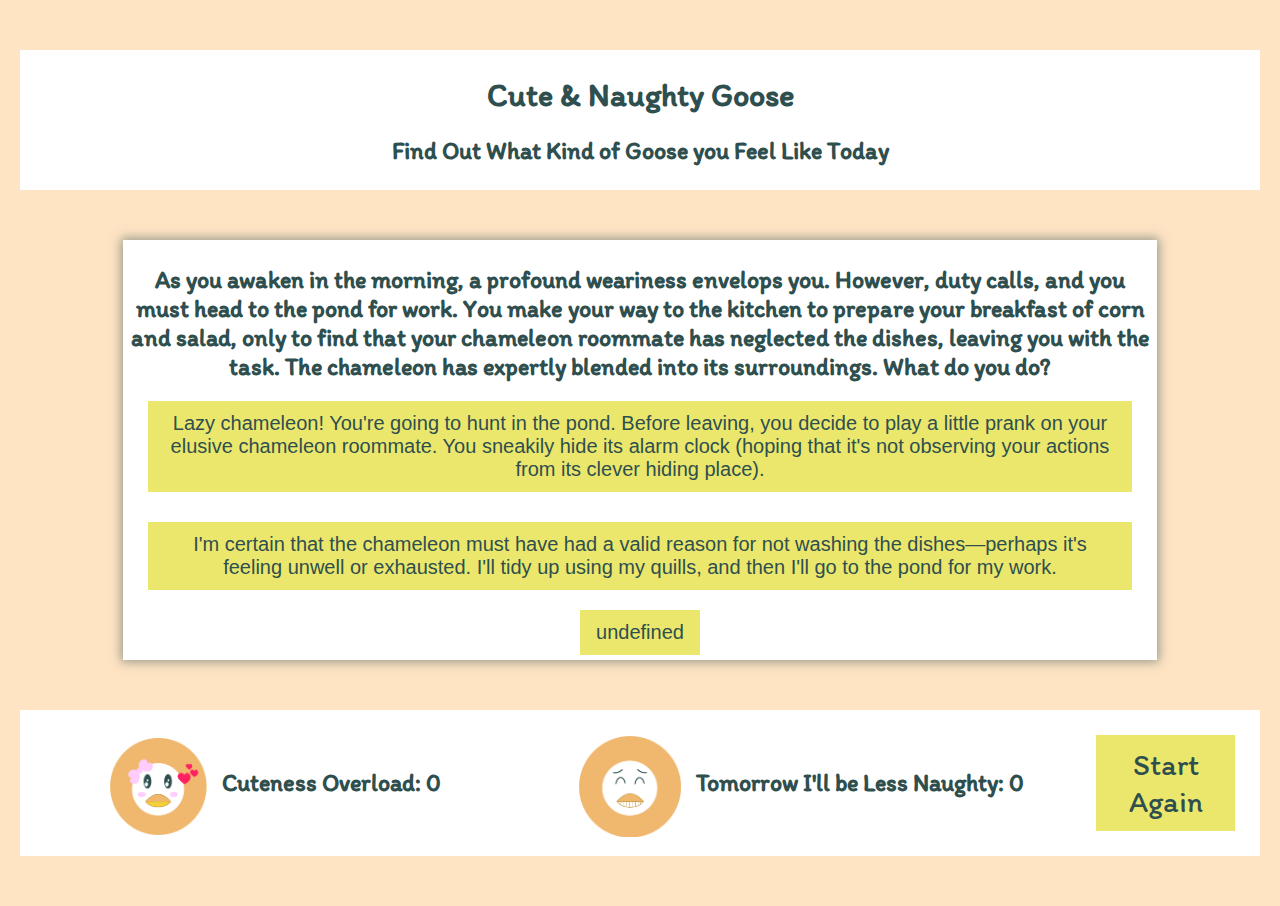
==== game.html @ 97da0f21 "Fix bug in the incrementCute and incrementNaughty functions" ====
<!DOCTYPE html>
<html lang="en">
<head>
    <meta charset="UTF-8">
    <meta name="viewport" content="width=device-width, initial-scale=1.0">
    <meta name="description" content="Goose game, your mood today, play game goose">
    <link rel="stylesheet" href="assets/css/style.css">
    <title>Cute & Naughty Goose</title>
</head>
<body>
    <!-- Game title and subtitle -->
    <header id="title-container">
        <h1>Cute & Naughty Goose</h1>
        <h2>Find Out What Kind of Goose you Feel Like Today</h2>
    </header>

    <!-- Game-quiz area -->
    <div class="game-container">
        <div id="question-answers-container">
            <h2 id="questions">Question</h2>
            <div id="answer-buttons" class="buttons-grid answer-content">
                <button class="btn" data-number="1">Answer 1</button>
                <button class="btn" data-number="2">Answer 2</button>
            </div>
        </div>
    <!-- Controls area -->
        <div class="controls">
            <button id="next-btn" class="next-btn btn">Next</button>
        </div>
    </div>

    <!-- Game score area -->
    <footer class="score-footer">
        <div id="score-area">

            <!-- Icons of cute and naughty goose and score -->
            <div id="cute-goose">
            <img id="cute-goose-img" src="assets/images/cute-goose.png" alt="Icon of a cute goose with a ribbon and hearts">
            <h2 class="scores">Cuteness Overload: <span id="cute-goose-score">0</span></h2>
            </div>
            <br>

            <div id="naughty-goose">
            <img id="naughty-goose-img" src="assets/images/naughty-goose.png" alt="Icon of a naughty goose with a guilty face">
            <h2 class="scores">Tomorrow I'll be Less Naughty: <span id="naughty-goose-score">0</span></h2>
            </div>
            <br>

            <!--Reset score-->
            <button id="reset"><a href= index.html>Start Again</a></button>

        </div>
    </footer>
    
    <script src="assets/js/script.js"></script>
</body>
</html>
---- assets/css/style.css ----
@import url('https://fonts.googleapis.com/css2?family=Itim&family=Montserrat:wght@200&display=swap');


body {
    background-color: bisque;
    font-family: 'Montserrat', sans-serif;
    padding: 0;
    margin: 0;
    display:block;
}
h1, h2 {
    color: rgb(47, 79, 79);
    font-family: 'Itim', cursive;
    text-align: center;
}
/*Intro CSS*/
#title-container {
    background-color: white;
    padding: 5px 5px 5px 5px;
    margin: 50px 20px 50px 20px;
}
#game-quiz-explanation {
    width: 80%;
    background-color: white;
    padding: 5px 5px 5px 5px;
    margin: 50px auto;
    box-shadow: 0 0 10px 2px rgba(47, 79, 79, 0.5);
    display: flex;
    flex-direction: column;
    align-items: center;
}
#start-btn {
    font-family: 'Itim', cursive;
    font-size: 30px;
    background-color: rgb(235, 231, 108); 
    color: rgb(47, 79, 79);
    border: rgb(235, 231, 108);
    border-style: solid;
    border-width: 10px;
}
#start-btn a {
    text-decoration: none;
    color: rgb(47, 79, 79);
}
#start-btn:hover {
    background-color: rgb(240, 184, 110);
    color: rgb(47, 79, 79); 
    border-color: rgb(240, 184, 110);
}
.game-container {
    width: 80%;
    background-color: white;
    padding: 5px 5px 5px 5px;
    margin: 50px auto;
    box-shadow: 0 0 10px 2px rgba(47, 79, 79, 0.5);
    display: flex;
    flex-direction: column;
    align-items: center;
}
.buttons-grid {
    display: grid;
    gap: 30px;
    margin: 20px;
}
.btn {
    background-color: rgb(235, 231, 108); 
    color: rgb(47, 79, 79);
    border: rgb(235, 231, 108);
    border-style: solid;
    border-width: 10px;
    font-size: 20px;
}
.btn:hover {
    background-color: rgb(240, 184, 110);
    color: rgb(47, 79, 79);
    border-color: rgb(240, 184, 110);
}
#controls {
    display: flex;
    align-items: center;
    justify-content: center;
}
#next-btn {
    background-color: rgb(235, 231, 108); 
    color: rgb(47, 79, 79);
    border: rgb(235, 231, 108);
    border-style: solid;
    border-width: 10px;
}
#next-btn:hover {
    background-color: rgb(240, 184, 110);
    color: rgb(47, 79, 79);
    border-color: rgb(240, 184, 110);
}
.score-footer {
    background-color: white;
    color: rgb(47, 79, 79);
    padding: 5px 5px 5px 5px;
    margin: 50px 20px 50px 20px;
}
#score-area {
    background-color: white;
    display: flex;
    flex-direction: row;
    align-items: center;
    justify-content: center;
}
#reset {
    font-family: 'Itim', cursive;
    font-size: 30px;
    background-color: rgb(235, 231, 108); 
    color: rgb(47, 79, 79);
    border: rgb(235, 231, 108);
    border-style: solid;
    border-width: 10px;
    margin: 20px;
}
#reset:hover {
    background-color: rgb(240, 184, 110);
    color: rgb(47, 79, 79);
    border-color: rgb(240, 184, 110);
}
#reset a {
    text-decoration: none;
    color: rgb(47, 79, 79);
}
#cute-goose-img {
    width: 20%;
    margin: 15px;
    margin-bottom: 8px;
}

#naughty-goose-img {
    width: 18%;
    margin: 15px;
    margin-bottom: 8px;
}
#cute-goose {
    display: flex;
    align-items: center;
    justify-content: center;
}
#naughty-goose {
    display: flex;
    align-items: center;
    justify-content: center;
}
/* Profile page */
#score-area-profile {
    background-color: white;
    display: flex;
    flex-direction: row;
    align-items: center;
    justify-content: center;
    padding: 5px 5px 5px 5px;
    margin: 50px 20px 50px 20px;
}
#profile-section {
    width: 80%;
    background-color: white;
    padding: 5px 5px 5px 5px;
    margin: 50px auto;
    box-shadow: 0 0 10px 2px rgba(47, 79, 79, 0.5);
    display: flex;
    flex-direction: column;
    align-items: center;
    justify-content: center;
}
p {
    margin-left: 30px;
    margin-right: 30px;
}
#cute-goose-profile, #naughty-goose-profile {
    display: flex;
    flex-direction: column;
    align-items: center;
    justify-content: center;
}
#cute-goose-profile-img, #naughty-goose-profile-img {
    width: 50%;
    height: auto;
}
#startagain-btn {
    font-family: 'Itim', cursive;
    font-size: 30px;
    background-color: rgb(235, 231, 108); 
    color: rgb(47, 79, 79);
    border: rgb(235, 231, 108);
    border-style: solid;
    border-width: 10px;
}
#startagain-btn a {
    text-decoration: none;
    color: rgb(47, 79, 79);
}
#startagain-btn:hover {
    background-color: rgb(240, 184, 110);
    color: rgb(47, 79, 79); 
    border-color: rgb(240, 184, 110);
}
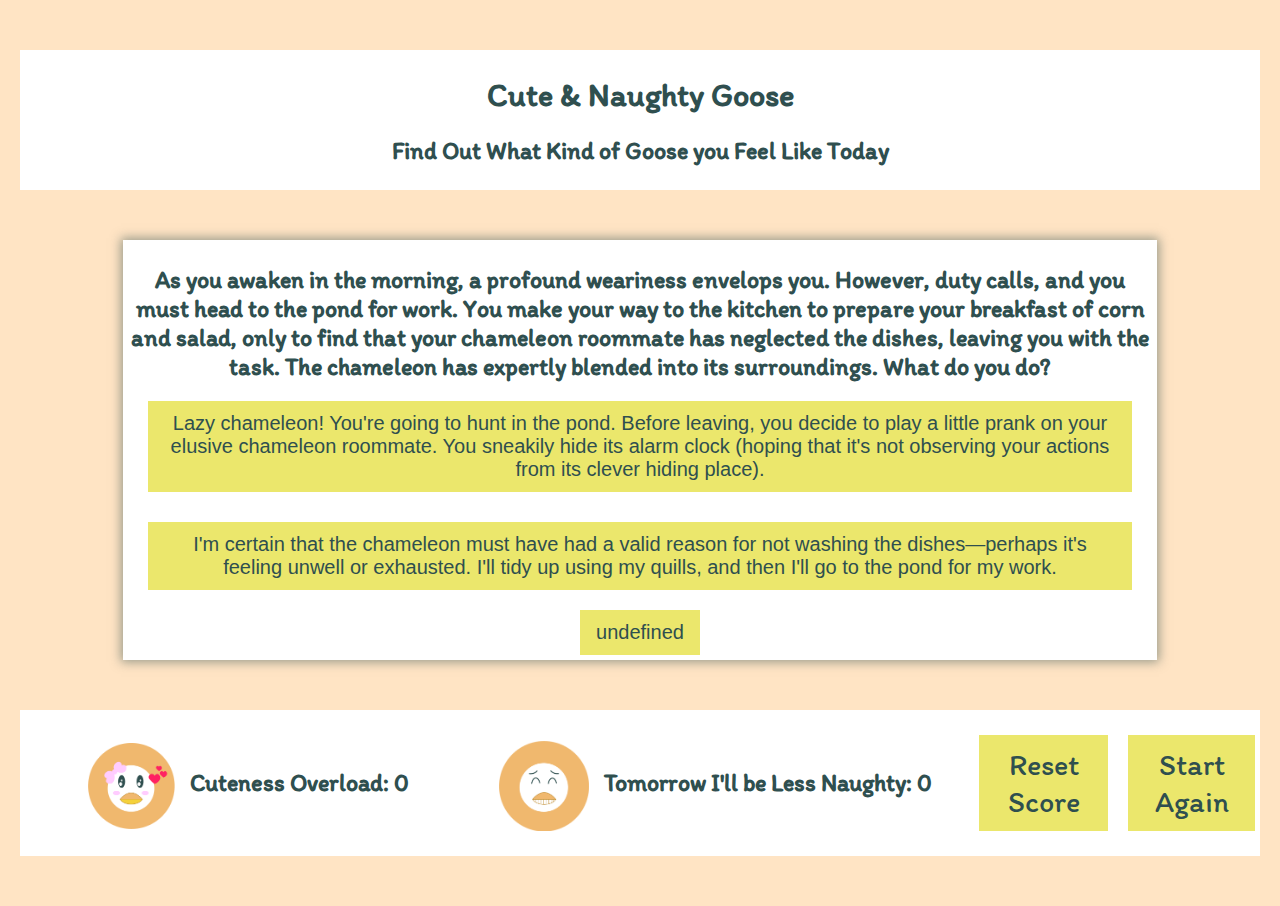
==== commit 29cf6d31: "Add resetScore function" ====
--- a/game.html
+++ b/game.html
@@ -46,8 +46,9 @@
             </div>
             <br>
 
-            <!--Reset score-->
-            <button id="reset"><a href= index.html>Start Again</a></button>
+            <!--Reset score and go to home-->
+            <button id="reset">Reset Score</button>
+            <button id="goHome"><a href= index.html>Start Again</a></button>
 
         </div>
     </footer>
--- a/assets/css/style.css
+++ b/assets/css/style.css
@@ -180,7 +180,7 @@
     width: 50%;
     height: auto;
 }
-#startagain-btn {
+#startagain-btn, #goHome {
     font-family: 'Itim', cursive;
     font-size: 30px;
     background-color: rgb(235, 231, 108); 
@@ -189,11 +189,11 @@
     border-style: solid;
     border-width: 10px;
 }
-#startagain-btn a {
+#startagain-btn a, #goHome a{
     text-decoration: none;
     color: rgb(47, 79, 79);
 }
-#startagain-btn:hover {
+#startagain-btn:hover, #goHome:hover {
     background-color: rgb(240, 184, 110);
     color: rgb(47, 79, 79); 
     border-color: rgb(240, 184, 110);
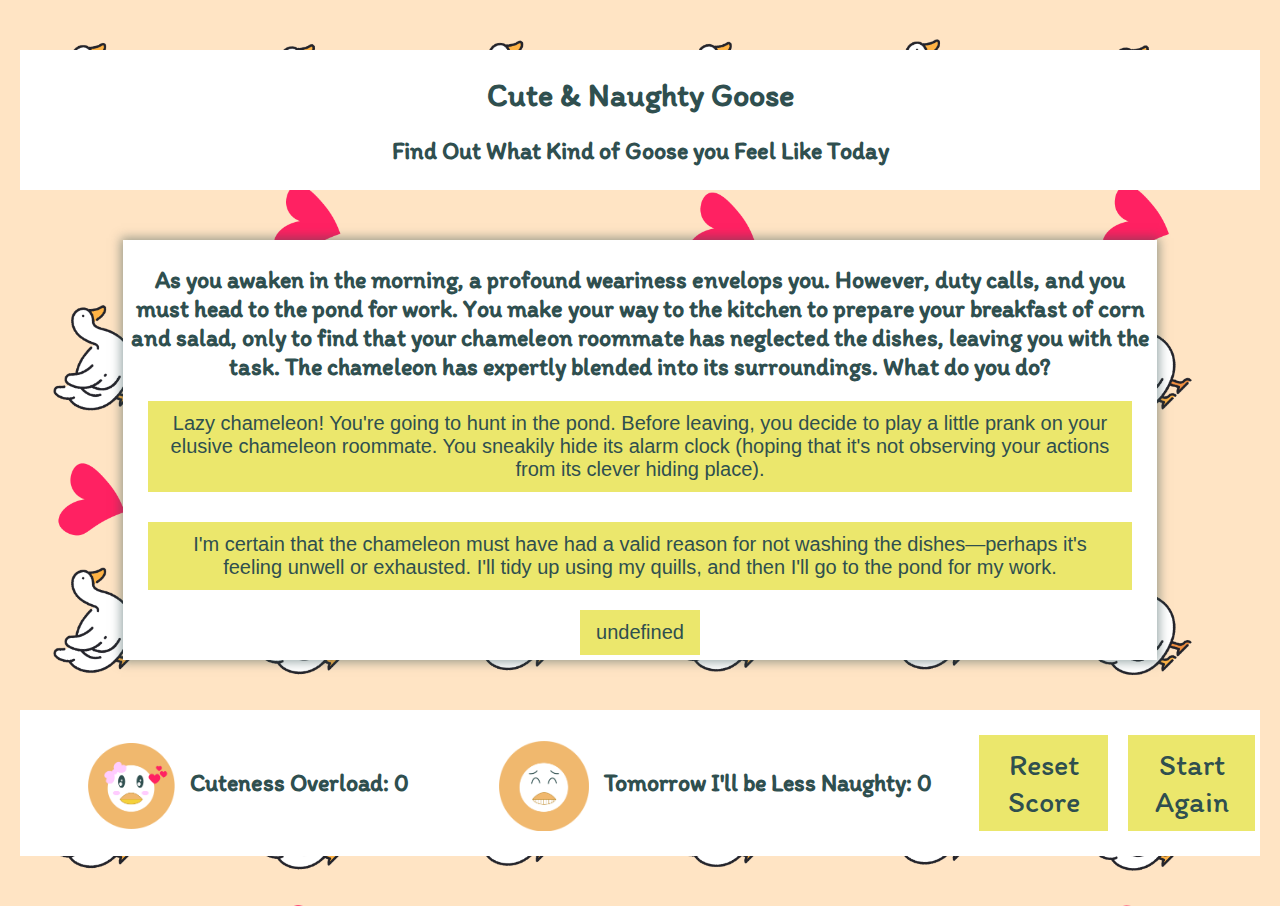
==== commit 33ed666e: "Fix bug of the displayGooseName function by adding a variable and appendChild to a new html element" ====
--- a/game.html
+++ b/game.html
@@ -54,5 +54,6 @@
     </footer>
     
     <script src="assets/js/script.js"></script>
+    <script src="assets/js/profile.js"></script>
 </body>
 </html>--- a/assets/css/style.css
+++ b/assets/css/style.css
@@ -3,6 +3,8 @@
 
 body {
     background-color: bisque;
+    background-image: url('../images/background-index.png');
+    background-size: 100% auto;
     font-family: 'Montserrat', sans-serif;
     padding: 0;
     margin: 0;
@@ -198,3 +200,26 @@
     color: rgb(47, 79, 79); 
     border-color: rgb(240, 184, 110);
 }
+label[for="gooseName"] {
+    color: rgb(47, 79, 79); 
+    font-family: 'Itim', cursive;
+    font-size: 30px;
+}
+#submit-btn {
+    font-family: 'Itim', cursive;
+    font-size: 30px;
+    background-color: rgb(235, 231, 108); 
+    color: rgb(47, 79, 79);
+    border: rgb(235, 231, 108);
+    border-style: solid;
+    border-width: 10px;
+}
+#submit-btn a {
+    text-decoration: none;
+    color: rgb(47, 79, 79);
+}
+#submit-btn:hover {
+    background-color: rgb(240, 184, 110);
+    color: rgb(47, 79, 79); 
+    border-color: rgb(240, 184, 110);
+}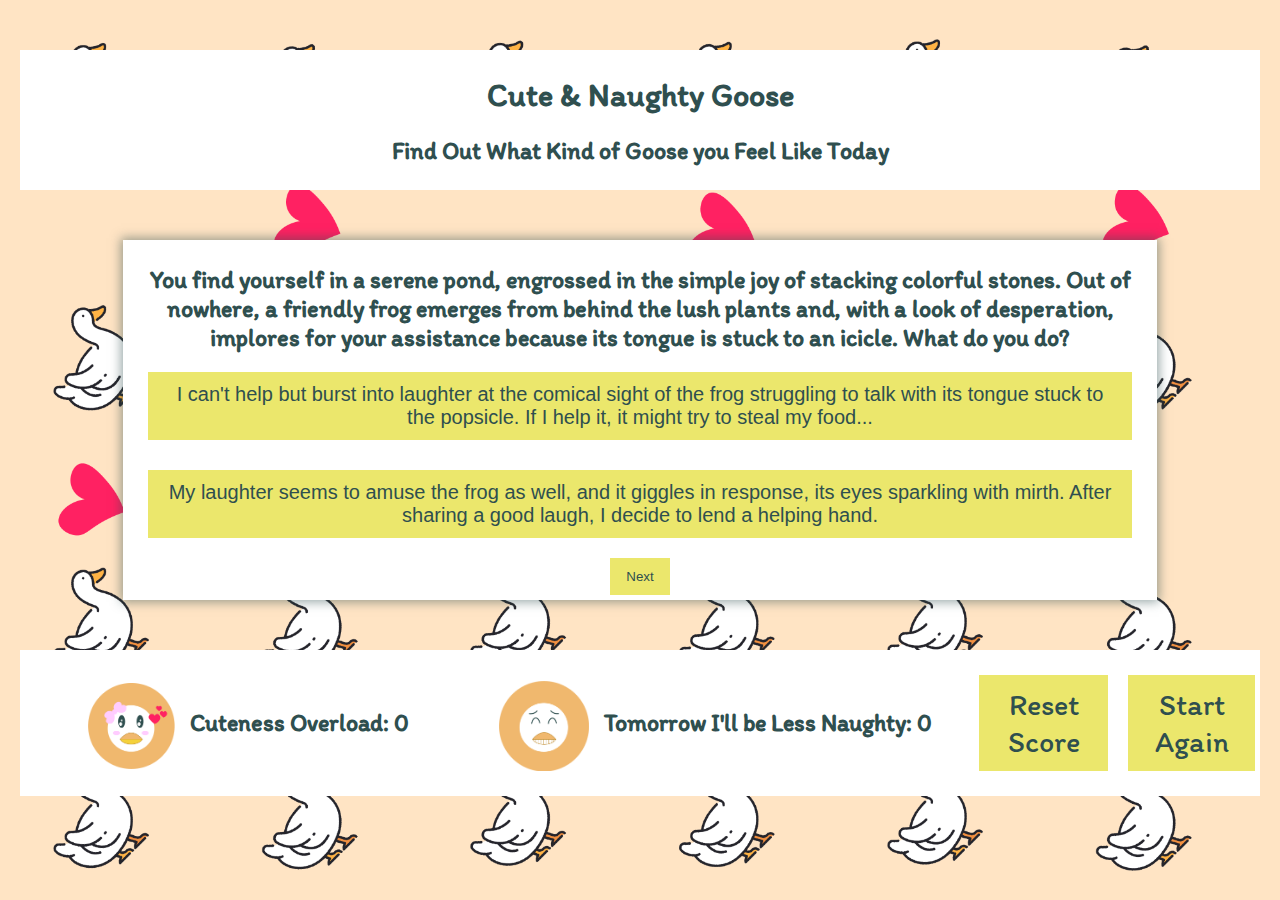
==== commit 541a4187: "Add noDoubleChoice function to allow user to choose one answer" ====
--- a/game.html
+++ b/game.html
@@ -25,7 +25,7 @@
         </div>
     <!-- Controls area -->
         <div class="controls">
-            <button id="next-btn" class="next-btn btn">Next</button>
+            <button id="next-btn" class="next-btn">Next</button>
         </div>
     </div>
 
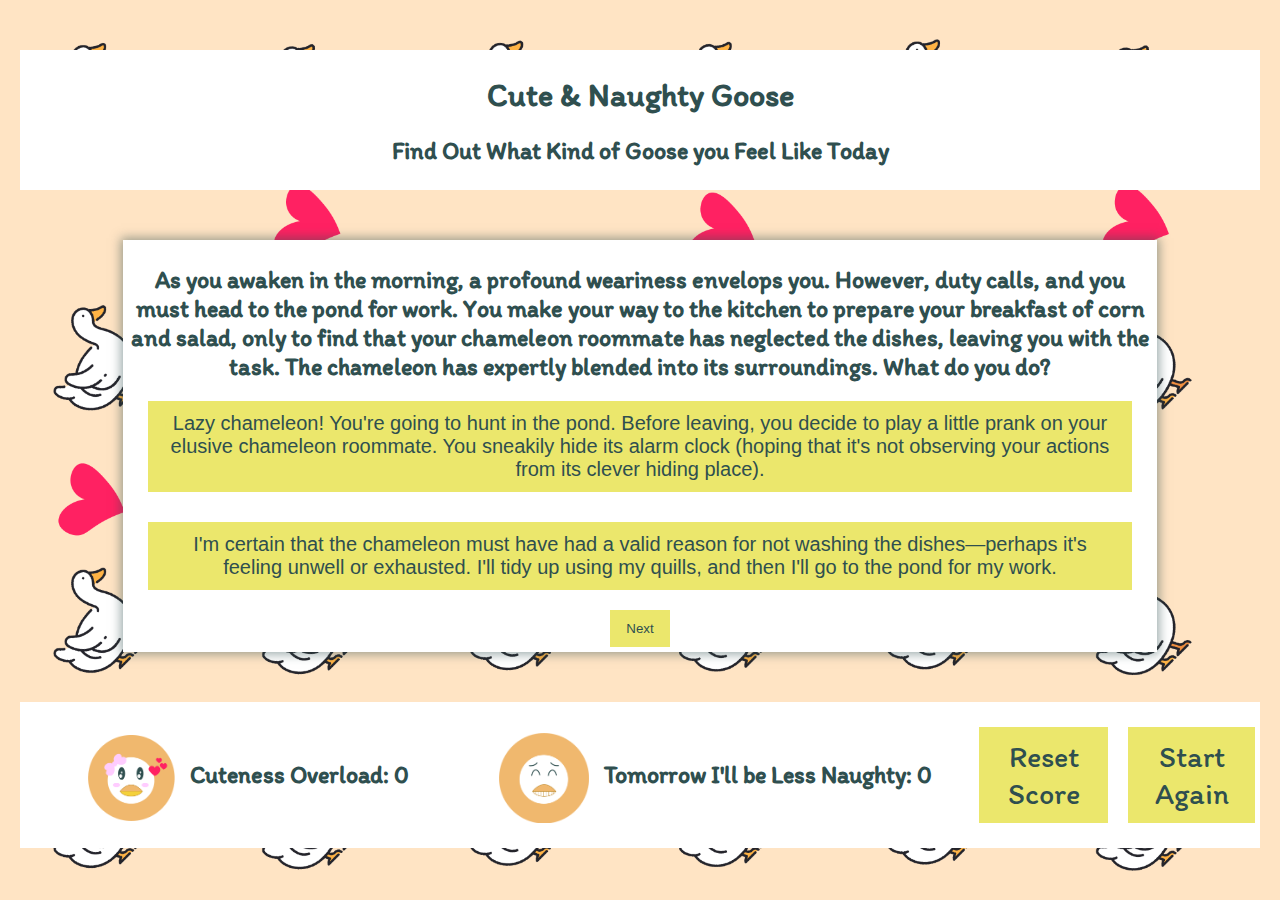
==== commit 0164ff9e: "Modify the noDouble Choice function2" ====
--- a/game.html
+++ b/game.html
@@ -53,7 +53,6 @@
         </div>
     </footer>
     
-    <script src="assets/js/script.js"></script>
-    <script src="assets/js/profile.js"></script>
+    <script src="assets/js/game.js"></script>
 </body>
 </html>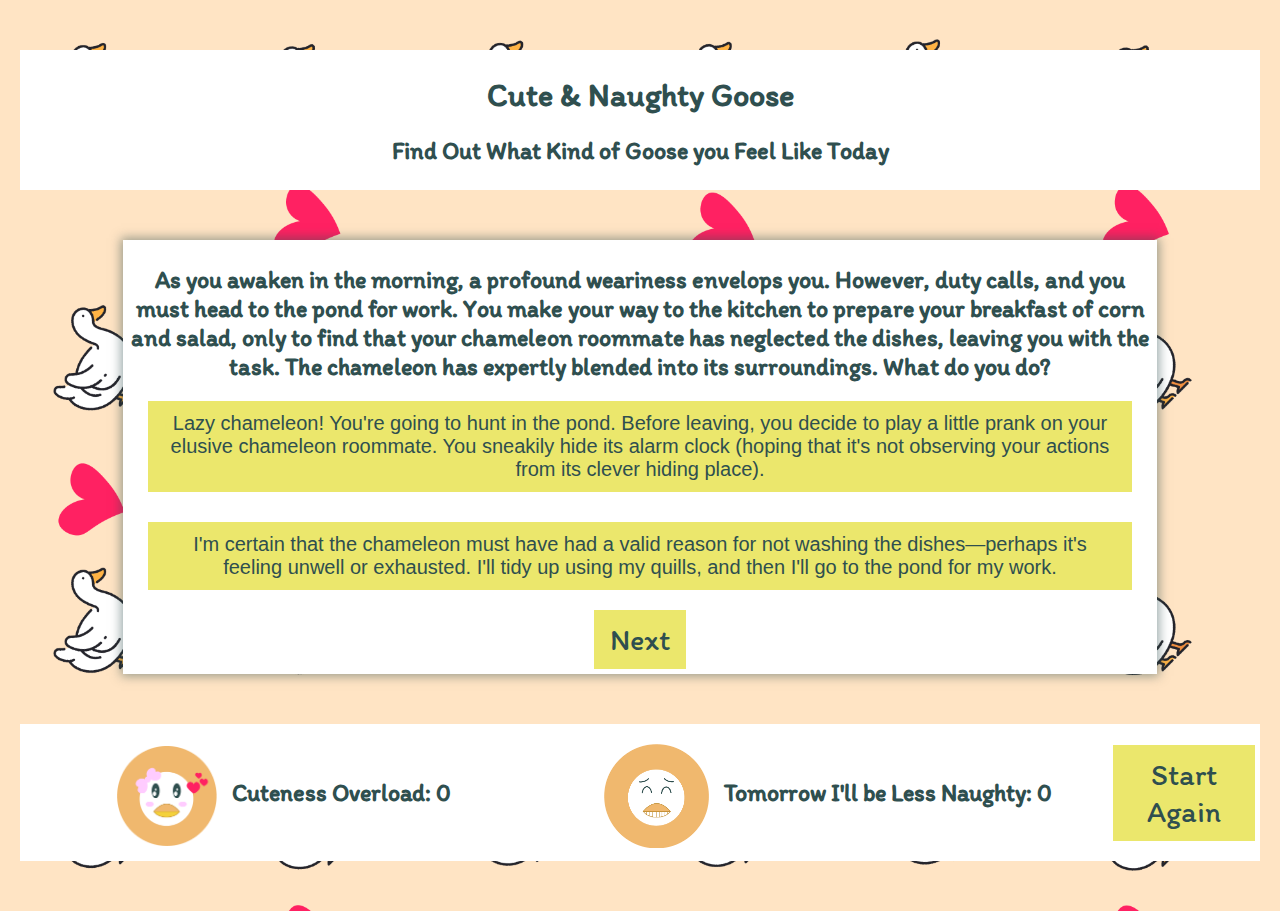
==== commit c588e1f4: "Semplification: remove the reset score section" ====
--- a/game.html
+++ b/game.html
@@ -47,7 +47,6 @@
             <br>
 
             <!--Reset score and go to home-->
-            <button id="reset">Reset Score</button>
             <button id="goHome"><a href= index.html>Start Again</a></button>
 
         </div>
--- a/assets/css/style.css
+++ b/assets/css/style.css
@@ -31,6 +31,29 @@
     flex-direction: column;
     align-items: center;
 }
+label[for="gooseName"] {
+    color: rgb(47, 79, 79); 
+    font-family: 'Itim', cursive;
+    font-size: 26px;
+}
+#submit-btn {
+    font-family: 'Itim', cursive;
+    font-size: 30px;
+    background-color: rgb(235, 231, 108); 
+    color: rgb(47, 79, 79);
+    border: rgb(235, 231, 108);
+    border-style: solid;
+    border-width: 10px;
+}
+#submit-btn a {
+    text-decoration: none;
+    color: rgb(47, 79, 79);
+}
+#submit-btn:hover {
+    background-color: rgb(240, 184, 110);
+    color: rgb(47, 79, 79); 
+    border-color: rgb(240, 184, 110);
+}
 #start-btn {
     font-family: 'Itim', cursive;
     font-size: 30px;
@@ -77,6 +100,11 @@
     color: rgb(47, 79, 79);
     border-color: rgb(240, 184, 110);
 }
+.chosenChoice {
+background-color: rgb(240, 184, 110);
+color: rgb(47, 79, 79);
+border-color: rgb(240, 184, 110);
+}
 #controls {
     display: flex;
     align-items: center;
@@ -88,6 +116,8 @@
     border: rgb(235, 231, 108);
     border-style: solid;
     border-width: 10px;
+    font-family: 'Itim', cursive;
+    font-size: 30px;
 }
 #next-btn:hover {
     background-color: rgb(240, 184, 110);
@@ -106,25 +136,6 @@
     flex-direction: row;
     align-items: center;
     justify-content: center;
-}
-#reset {
-    font-family: 'Itim', cursive;
-    font-size: 30px;
-    background-color: rgb(235, 231, 108); 
-    color: rgb(47, 79, 79);
-    border: rgb(235, 231, 108);
-    border-style: solid;
-    border-width: 10px;
-    margin: 20px;
-}
-#reset:hover {
-    background-color: rgb(240, 184, 110);
-    color: rgb(47, 79, 79);
-    border-color: rgb(240, 184, 110);
-}
-#reset a {
-    text-decoration: none;
-    color: rgb(47, 79, 79);
 }
 #cute-goose-img {
     width: 20%;
@@ -199,27 +210,4 @@
     background-color: rgb(240, 184, 110);
     color: rgb(47, 79, 79); 
     border-color: rgb(240, 184, 110);
-}
-label[for="gooseName"] {
-    color: rgb(47, 79, 79); 
-    font-family: 'Itim', cursive;
-    font-size: 30px;
-}
-#submit-btn {
-    font-family: 'Itim', cursive;
-    font-size: 30px;
-    background-color: rgb(235, 231, 108); 
-    color: rgb(47, 79, 79);
-    border: rgb(235, 231, 108);
-    border-style: solid;
-    border-width: 10px;
-}
-#submit-btn a {
-    text-decoration: none;
-    color: rgb(47, 79, 79);
-}
-#submit-btn:hover {
-    background-color: rgb(240, 184, 110);
-    color: rgb(47, 79, 79); 
-    border-color: rgb(240, 184, 110);
 }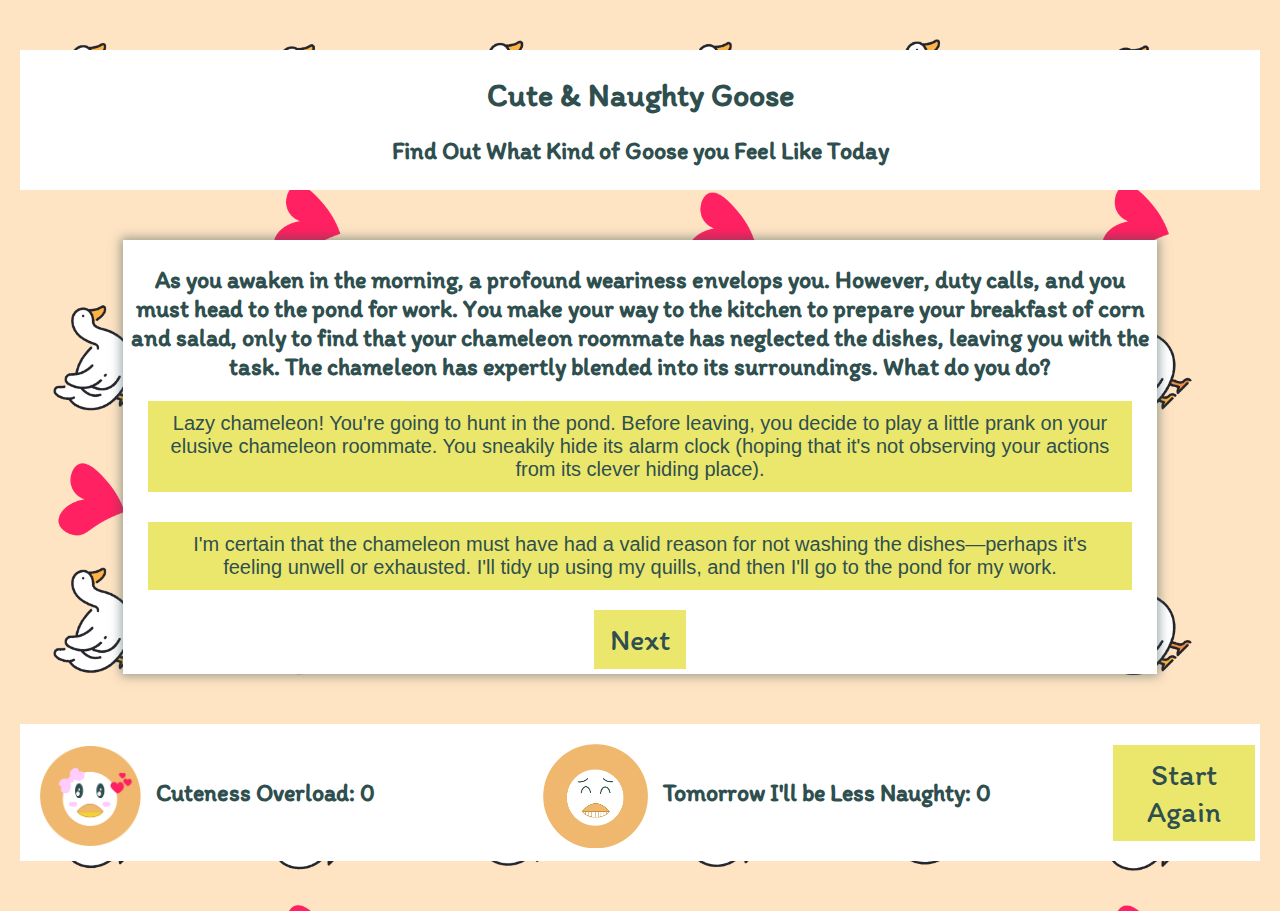
==== commit 919944c9: "Add media queries and fix comments" ====
--- a/game.html
+++ b/game.html
@@ -46,7 +46,7 @@
             </div>
             <br>
 
-            <!--Reset score and go to home-->
+            <!--Go home button-->
             <button id="goHome"><a href= index.html>Start Again</a></button>
 
         </div>
--- a/assets/css/style.css
+++ b/assets/css/style.css
@@ -1,6 +1,6 @@
 @import url('https://fonts.googleapis.com/css2?family=Itim&family=Montserrat:wght@200&display=swap');
 
-
+/*General*/
 body {
     background-color: bisque;
     background-image: url('../images/background-index.png');
@@ -15,7 +15,7 @@
     font-family: 'Itim', cursive;
     text-align: center;
 }
-/*Intro CSS*/
+/*Intro*/
 #title-container {
     background-color: white;
     padding: 5px 5px 5px 5px;
@@ -72,6 +72,7 @@
     color: rgb(47, 79, 79); 
     border-color: rgb(240, 184, 110);
 }
+/*Game page*/
 .game-container {
     width: 80%;
     background-color: white;
@@ -135,14 +136,13 @@
     display: flex;
     flex-direction: row;
     align-items: center;
-    justify-content: center;
+    justify-content: space-evenly;
 }
 #cute-goose-img {
     width: 20%;
     margin: 15px;
     margin-bottom: 8px;
 }
-
 #naughty-goose-img {
     width: 18%;
     margin: 15px;
@@ -151,12 +151,30 @@
 #cute-goose {
     display: flex;
     align-items: center;
-    justify-content: center;
+    justify-content: flex-start;
 }
 #naughty-goose {
     display: flex;
     align-items: center;
-    justify-content: center;
+    justify-content: flex-start;
+}
+#startagain-btn, #goHome {
+    font-family: 'Itim', cursive;
+    font-size: 30px;
+    background-color: rgb(235, 231, 108); 
+    color: rgb(47, 79, 79);
+    border: rgb(235, 231, 108);
+    border-style: solid;
+    border-width: 10px;
+}
+#startagain-btn a, #goHome a{
+    text-decoration: none;
+    color: rgb(47, 79, 79);
+}
+#startagain-btn:hover, #goHome:hover {
+    background-color: rgb(240, 184, 110);
+    color: rgb(47, 79, 79); 
+    border-color: rgb(240, 184, 110);
 }
 /* Profile page */
 #score-area-profile {
@@ -193,21 +211,67 @@
     width: 50%;
     height: auto;
 }
-#startagain-btn, #goHome {
-    font-family: 'Itim', cursive;
-    font-size: 30px;
-    background-color: rgb(235, 231, 108); 
-    color: rgb(47, 79, 79);
-    border: rgb(235, 231, 108);
-    border-style: solid;
-    border-width: 10px;
-}
-#startagain-btn a, #goHome a{
-    text-decoration: none;
-    color: rgb(47, 79, 79);
-}
-#startagain-btn:hover, #goHome:hover {
-    background-color: rgb(240, 184, 110);
-    color: rgb(47, 79, 79); 
-    border-color: rgb(240, 184, 110);
+/*Media Queries*/
+@media (min-width: 320px) and (max-width: 480px) {
+    form {
+        display: flex;
+        flex-direction: column; 
+    }
+    #score-area { 
+        flex-direction: column;
+    }
+    #naughty-goose {
+        display: flex;
+        align-items: center;
+        justify-content: flex-start;
+    }
+    #cute-goose {
+        display: flex;
+        align-items: center;
+        justify-content: flex-start;
+    }
+    #naughty-goose-img {
+        width: 22%;
+    }
+    #score-area-profile {
+        flex-direction: column;
+    }
+}
+@media (min-width: 481px) and (max-width: 767px) {
+    form {
+        display: flex;
+        flex-direction: column; 
+    }
+    #naughty-goose {
+        display: flex;
+        align-items: center;
+        justify-content: flex-start;
+    }
+    #cute-goose {
+        display: flex;
+        align-items: center;
+        justify-content: flex-start;
+    }
+    #naughty-goose-img {
+        width: 22%;
+    }
+    #score-area {
+        display: inline-grid;
+    }
+    #cute-goose {
+        display: flex;
+        align-items: center;
+        justify-content: flex-start;
+        flex-direction: row;
+    }
+    #cute-goose-img {
+        width: 22%;
+        margin: 15px;
+    }
+
+}
+@media (min-width: 768px) and (max-width: 1024px){
+    #score-area-profile { 
+        flex-direction: row;
+    }
 }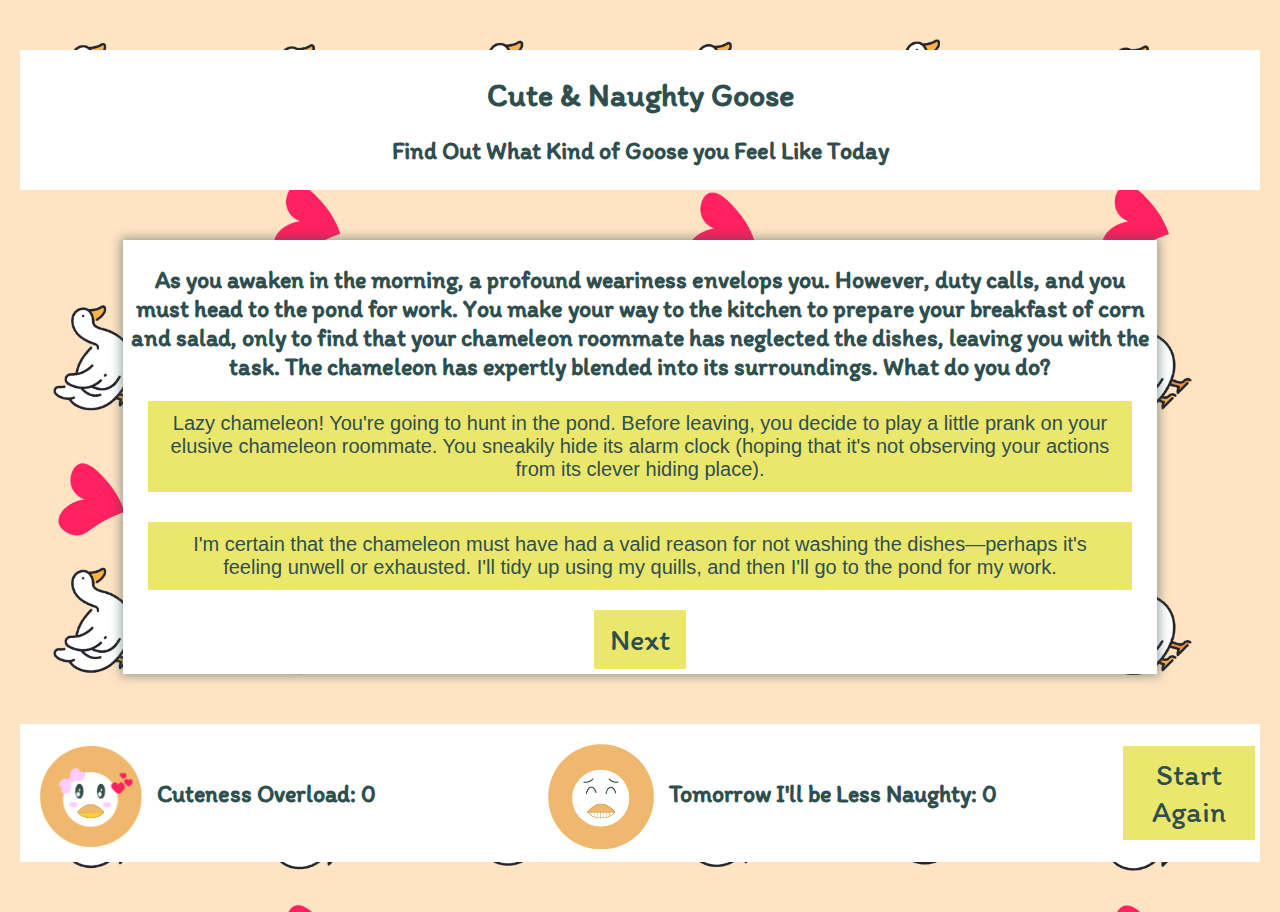
==== commit b5e3d874: "HTML error corrected.Code shows no erros for html, css and js" ====
--- a/game.html
+++ b/game.html
@@ -47,7 +47,7 @@
             <br>
 
             <!--Go home button-->
-            <button id="goHome"><a href= index.html>Start Again</a></button>
+            <a id="goHome" href= index.html>Start Again</a>
 
         </div>
     </footer>
--- a/assets/css/style.css
+++ b/assets/css/style.css
@@ -62,10 +62,7 @@
     border: rgb(235, 231, 108);
     border-style: solid;
     border-width: 10px;
-}
-#start-btn a {
-    text-decoration: none;
-    color: rgb(47, 79, 79);
+    text-decoration: none;
 }
 #start-btn:hover {
     background-color: rgb(240, 184, 110);
@@ -158,25 +155,41 @@
     align-items: center;
     justify-content: flex-start;
 }
-#startagain-btn, #goHome {
-    font-family: 'Itim', cursive;
-    font-size: 30px;
-    background-color: rgb(235, 231, 108); 
-    color: rgb(47, 79, 79);
-    border: rgb(235, 231, 108);
-    border-style: solid;
-    border-width: 10px;
-}
-#startagain-btn a, #goHome a{
-    text-decoration: none;
-    color: rgb(47, 79, 79);
-}
-#startagain-btn:hover, #goHome:hover {
+#goHome {
+    font-family: 'Itim', cursive;
+    font-size: 30px;
+    text-align: center;
+    background-color: rgb(235, 231, 108); 
+    color: rgb(47, 79, 79);
+    border: rgb(235, 231, 108);
+    border-style: solid;
+    border-width: 10px;
+    text-decoration: none;
+}
+#goHome:hover {
     background-color: rgb(240, 184, 110);
     color: rgb(47, 79, 79); 
     border-color: rgb(240, 184, 110);
 }
 /* Profile page */
+#startagain-btn{
+    font-family: 'Itim', cursive;
+    font-size: 30px;
+    background-color: rgb(235, 231, 108); 
+    color: rgb(47, 79, 79);
+    border: rgb(235, 231, 108);
+    border-style: solid;
+    border-width: 10px;
+}
+#startagain-btn {
+    text-decoration: none;
+    color: rgb(47, 79, 79);
+}
+#startagain-btn:hover {
+    background-color: rgb(240, 184, 110);
+    color: rgb(47, 79, 79); 
+    border-color: rgb(240, 184, 110);
+}
 #score-area-profile {
     background-color: white;
     display: flex;
